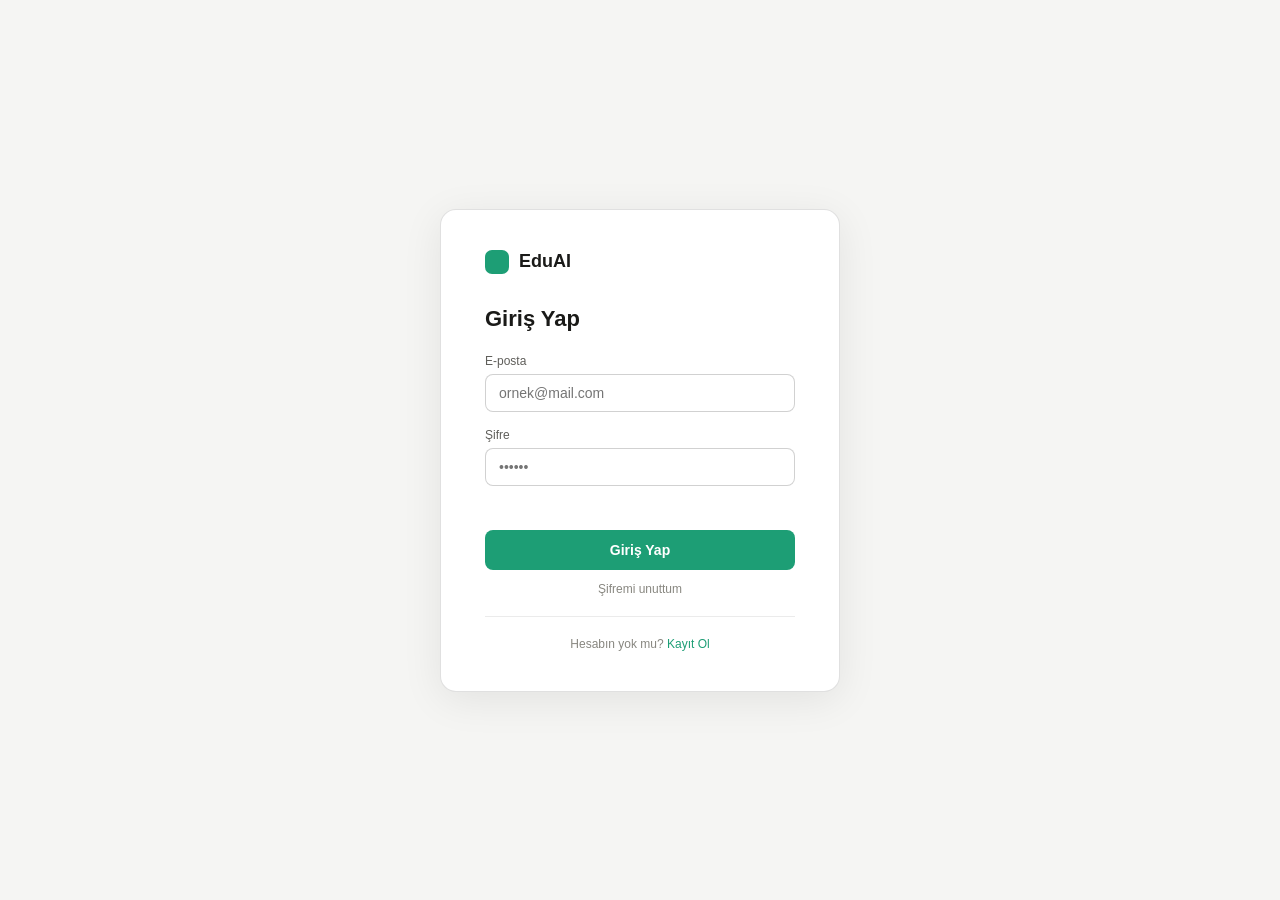
==== frontend/login.html @ 1f332083 "Front-end commit: Proje dosyaları eklendi" ====
<!DOCTYPE html>
<html lang="tr">
<head>
<meta charset="UTF-8"/>
<meta name="viewport" content="width=device-width, initial-scale=1.0"/>
<title>EduAI - Giriş</title>
<link rel="icon" type="image/svg+xml" href="data:image/svg+xml,<svg xmlns='http://www.w3.org/2000/svg' viewBox='0 0 32 32'><rect width='32' height='32' rx='7' fill='%231D9E75'/><text x='16' y='23' text-anchor='middle' font-family='system-ui,sans-serif' font-size='18' font-weight='700' fill='white'>E</text></svg>"/>
<style>
*{box-sizing:border-box;margin:0;padding:0;}
body{
  background:#f5f5f3;
  display:flex;align-items:center;justify-content:center;
  min-height:100vh;
  font-family:-apple-system,BlinkMacSystemFont,'Segoe UI',sans-serif;
}
.card{
  background:#fff;
  border:0.5px solid rgba(0,0,0,0.12);
  border-radius:16px;
  box-shadow:0 8px 40px rgba(0,0,0,0.08);
  padding:40px 44px;
  width:100%;max-width:400px;
}
.logo{
  display:flex;align-items:center;gap:10px;
  font-size:18px;font-weight:700;color:#1a1a18;
  margin-bottom:32px;
}
.logo-dot{width:24px;height:24px;border-radius:7px;background:#1D9E75;flex-shrink:0;}
.title{font-size:22px;font-weight:600;color:#1a1a18;margin-bottom:22px;}
.field{display:flex;flex-direction:column;gap:6px;margin-bottom:16px;}
.field label{font-size:12px;font-weight:500;color:#5f5e5a;}
.field input{
  border:1px solid rgba(0,0,0,0.18);border-radius:8px;
  padding:10px 13px;font-size:14px;color:#1a1a18;outline:none;
  transition:border-color 0.15s;
}
.field input:focus{border-color:#1D9E75;}
.error{font-size:12px;color:#d94f4f;min-height:18px;margin-bottom:8px;}
.btn{
  width:100%;background:#1D9E75;color:#fff;
  border:none;border-radius:8px;padding:12px;
  font-size:14px;font-weight:600;cursor:pointer;
  transition:background 0.15s;margin-top:2px;
}
.btn:hover{background:#178a63;}
.btn:disabled{background:#a0c8bb;cursor:not-allowed;}
.switch{font-size:12px;color:#888780;text-align:center;margin-top:18px;}
.switch a{color:#1D9E75;text-decoration:none;font-weight:500;}
.switch a:hover{text-decoration:underline;}
.divider{height:1px;background:rgba(0,0,0,0.08);margin:20px 0;}
</style>
</head>
<body>
<div class="card">
  <div class="logo"><div class="logo-dot"></div>EduAI</div>

  <!-- Giriş Formu -->
  <div id="panelLogin">
    <h2 class="title">Giriş Yap</h2>
    <div class="field">
      <label>E-posta</label>
      <input id="loginEmail" type="email" placeholder="ornek@mail.com" autocomplete="email"/>
    </div>
    <div class="field">
      <label>Şifre</label>
      <input id="loginPassword" type="password" placeholder="••••••" autocomplete="current-password"/>
    </div>
    <div id="loginError" class="error"></div>
    <button id="loginBtn" class="btn">Giriş Yap</button>
    <p class="switch" style="margin-top:12px;">
      <a href="#" id="goForgot" style="color:#888780;font-weight:400;">Şifremi unuttum</a>
    </p>
    <div class="divider"></div>
    <p class="switch">Hesabın yok mu? <a href="#" id="goRegister">Kayıt Ol</a></p>
  </div>

  <!-- Kayıt Formu -->
  <div id="panelRegister" style="display:none;">
    <h2 class="title">Kayıt Ol</h2>
    <div class="field">
      <label>E-posta</label>
      <input id="regEmail" type="email" placeholder="ornek@mail.com" autocomplete="email"/>
    </div>
    <div class="field">
      <label>Şifre</label>
      <input id="regPassword" type="password" placeholder="En az 6 karakter" autocomplete="new-password"/>
    </div>
    <div id="regError" class="error"></div>
    <button id="registerBtn" class="btn">Kayıt Ol</button>
    <p class="switch">Zaten hesabın var mı? <a href="#" id="goLogin">Giriş Yap</a></p>
  </div>

  <!-- Şifremi Unuttum Formu -->
  <div id="panelForgot" style="display:none;">
    <h2 class="title">Şifremi Unuttum</h2>
    <p style="font-size:13px;color:#888780;margin-bottom:20px;">Kayıtlı e-posta adresinizi girin, sıfırlama bağlantısı gönderelim.</p>
    <div class="field">
      <label>E-posta</label>
      <input id="forgotEmail" type="email" placeholder="ornek@mail.com" autocomplete="email"/>
    </div>
    <div id="forgotMsg" class="error"></div>
    <a id="forgotDemoLink" href="#" style="display:none;font-size:11px;color:#1D9E75;word-break:break-all;margin-bottom:10px;display:none;"></a>
    <button id="forgotBtn" class="btn">Sıfırlama Bağlantısı Gönder</button>
    <p class="switch" style="margin-top:16px;"><a href="#" id="goLoginFromForgot">← Giriş sayfasına dön</a></p>
  </div>
</div>

<script>
  const API_BASE = window.location.port === "8000" || window.location.port === "" ? "" : "http://127.0.0.1:8000";

  function showPanel(id) {
    ["panelLogin","panelRegister","panelForgot"].forEach(p =>
      document.getElementById(p).style.display = p === id ? "block" : "none"
    );
  }

  document.getElementById("goRegister").addEventListener("click", e => {
    e.preventDefault(); showPanel("panelRegister");
    document.getElementById("regError").innerText = "";
  });

  document.getElementById("goLogin").addEventListener("click", e => {
    e.preventDefault(); showPanel("panelLogin");
    document.getElementById("loginError").innerText = "";
  });

  document.getElementById("goForgot").addEventListener("click", e => {
    e.preventDefault(); showPanel("panelForgot");
    document.getElementById("forgotMsg").innerText = "";
    document.getElementById("forgotMsg").className = "error";
  });

  document.getElementById("goLoginFromForgot").addEventListener("click", e => {
    e.preventDefault(); showPanel("panelLogin");
    document.getElementById("loginError").innerText = "";
  });

  document.getElementById("loginBtn").addEventListener("click", async () => {
    const email    = document.getElementById("loginEmail").value.trim();
    const password = document.getElementById("loginPassword").value;
    const errEl    = document.getElementById("loginError");
    const btn      = document.getElementById("loginBtn");
    errEl.innerText = "";
    if (!email || !password) { errEl.innerText = "E-posta ve şifre zorunlu."; return; }
    btn.disabled = true; btn.innerText = "Giriş yapılıyor...";
    try {
      const res  = await fetch(`${API_BASE}/auth/login`, {
        method: "POST",
        headers: { "Content-Type": "application/x-www-form-urlencoded" },
        body: new URLSearchParams({ username: email, password })
      });
      const data = await res.json();
      if (!res.ok) { errEl.innerText = data.detail || "Giriş başarısız."; return; }
      sessionStorage.setItem("_eduai_t", data.access_token);
      window.location.replace("/");
    } catch { errEl.innerText = "Sunucuya bağlanılamadı."; }
    finally { btn.disabled = false; btn.innerText = "Giriş Yap"; }
  });

  document.getElementById("registerBtn").addEventListener("click", async () => {
    const email    = document.getElementById("regEmail").value.trim();
    const password = document.getElementById("regPassword").value;
    const errEl    = document.getElementById("regError");
    const btn      = document.getElementById("registerBtn");
    errEl.innerText = "";
    if (!email || !password) { errEl.innerText = "E-posta ve şifre zorunlu."; return; }
    btn.disabled = true; btn.innerText = "Kaydediliyor...";
    try {
      const res  = await fetch(`${API_BASE}/auth/register`, {
        method: "POST",
        headers: { "Content-Type": "application/json" },
        body: JSON.stringify({ email, password })
      });
      const data = await res.json();
      if (!res.ok) { errEl.innerText = data.detail || "Kayıt başarısız."; return; }
      sessionStorage.setItem("_eduai_t", data.access_token);
      window.location.replace("/");
    } catch { errEl.innerText = "Sunucuya bağlanılamadı."; }
    finally { btn.disabled = false; btn.innerText = "Kayıt Ol"; }
  });

  document.getElementById("forgotBtn").addEventListener("click", async () => {
    const email = document.getElementById("forgotEmail").value.trim();
    const msgEl = document.getElementById("forgotMsg");
    const btn   = document.getElementById("forgotBtn");
    msgEl.className = "error"; msgEl.innerText = ""; msgEl.style.color = "";
    const demoEl = document.getElementById("forgotDemoLink");
    demoEl.style.display = "none";
    if (!email) { msgEl.innerText = "E-posta adresinizi girin."; return; }
    btn.disabled = true; btn.innerText = "Gönderiliyor...";
    try {
      const res  = await fetch(`${API_BASE}/auth/forgot-password`, {
        method: "POST",
        headers: { "Content-Type": "application/json" },
        body: JSON.stringify({ email })
      });
      const data = await res.json();
      if (!res.ok) { msgEl.innerText = data.detail || "Bir hata oluştu."; return; }
      msgEl.style.color = "#1D9E75";
      if (data.demo && data.reset_url) {
        msgEl.innerText = "SMTP ayarlı değil. Aşağıdaki bağlantıyı kullan:";
        demoEl.href = data.reset_url;
        demoEl.innerText = data.reset_url;
        demoEl.style.display = "block";
      } else {
        msgEl.innerText = data.message || "Sıfırlama bağlantısı gönderildi.";
      }
      btn.innerText = "Gönderildi ✓";
    } catch { msgEl.style.color = ""; msgEl.innerText = "Sunucuya bağlanılamadı."; btn.disabled = false; btn.innerText = "Sıfırlama Bağlantısı Gönder"; }
  });

  // Enter tuşu
  ["loginEmail","loginPassword"].forEach(id =>
    document.getElementById(id).addEventListener("keydown", e => { if(e.key==="Enter") document.getElementById("loginBtn").click(); })
  );
  ["regEmail","regPassword"].forEach(id =>
    document.getElementById(id).addEventListener("keydown", e => { if(e.key==="Enter") document.getElementById("registerBtn").click(); })
  );
  document.getElementById("forgotEmail").addEventListener("keydown", e => {
    if (e.key === "Enter") document.getElementById("forgotBtn").click();
  });
</script>
</body>
</html>
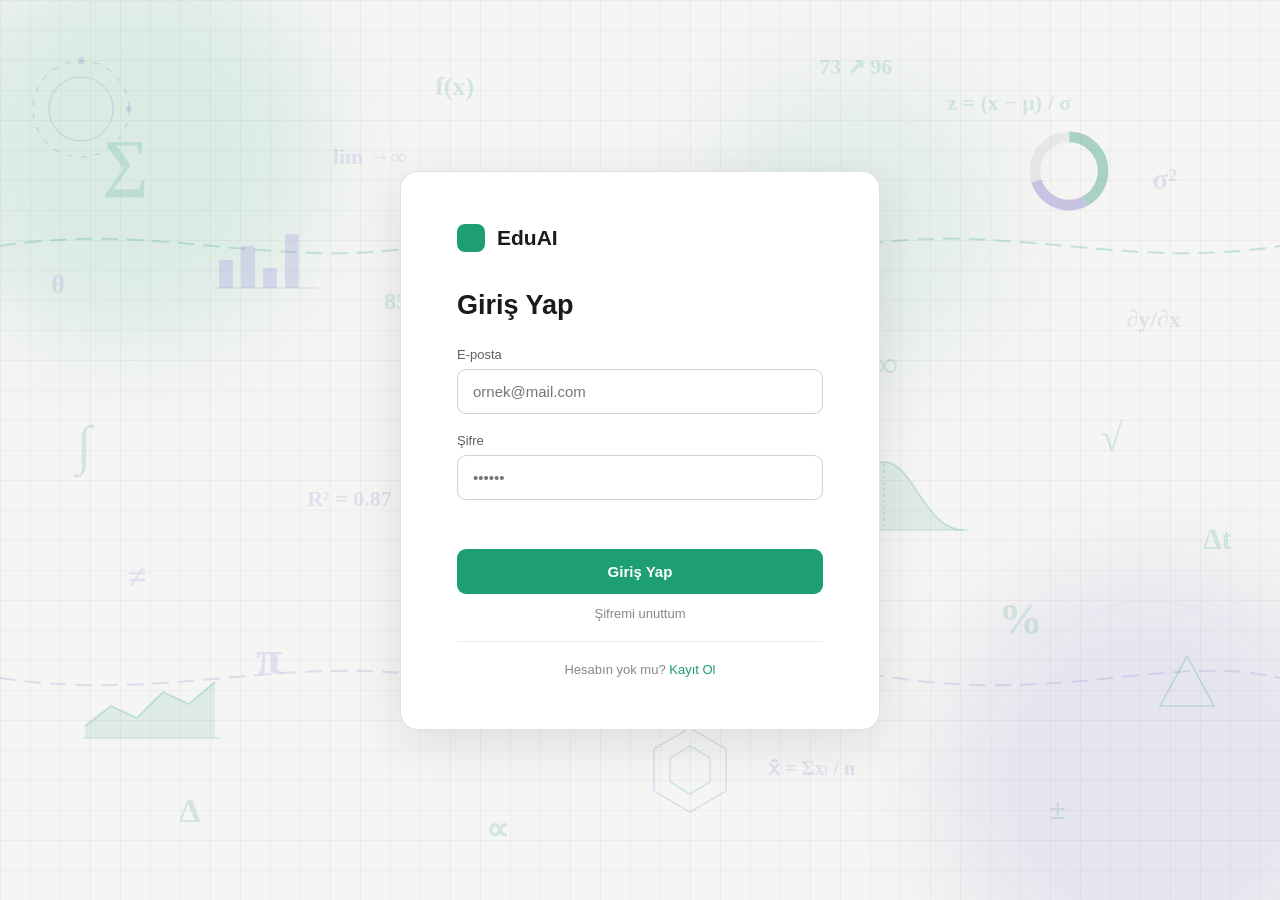
==== commit 04a2170c: "Frontend klasörü güncellendi: dosyalar ve react-island bileşeni Co-Authored-By: Claude Opus 4.8 <nor" ====
--- a/frontend/login.html
+++ b/frontend/login.html
@@ -13,45 +13,199 @@
   min-height:100vh;
   font-family:-apple-system,BlinkMacSystemFont,'Segoe UI',sans-serif;
 }
+/* Dekoratif arka plan: kayan grafik kağıdı ızgarası */
+.bg{
+  position:fixed;inset:0;z-index:0;overflow:hidden;pointer-events:none;
+  background:
+    linear-gradient(rgba(0,0,0,0.035) 1px, transparent 1px) 0 0/30px 30px,
+    linear-gradient(90deg, rgba(0,0,0,0.035) 1px, transparent 1px) 0 0/30px 30px;
+  animation:gridDrift 24s linear infinite;
+}
+@keyframes gridDrift{from{background-position:0 0,0 0;}to{background-position:30px 30px,30px 30px;}}
+/* Yavaşça süzülen renkli ışık blobları */
+.blob{position:absolute;border-radius:50%;filter:blur(48px);opacity:0.55;animation:drift 22s ease-in-out infinite;}
+.blob.b1{width:380px;height:380px;left:-60px;top:-40px;background:rgba(29,158,117,0.22);}
+.blob.b2{width:420px;height:420px;right:-80px;bottom:-90px;background:rgba(124,114,214,0.22);animation-delay:-7s;}
+.blob.b3{width:300px;height:300px;left:55%;top:8%;background:rgba(29,158,117,0.14);animation-delay:-13s;}
+@keyframes drift{
+  0%,100%{transform:translate(0,0) scale(1);}
+  33%{transform:translate(40px,30px) scale(1.08);}
+  66%{transform:translate(-30px,20px) scale(0.95);}
+}
+/* "Akan" veri çizgisi — stroke ile soldan sağa çizilir */
+.flow{position:absolute;left:0;width:100%;}
+.flow path{fill:none;stroke-width:2;stroke-linecap:round;stroke-dasharray:14 10;animation:flow 3.5s linear infinite;}
+.flow .l1{stroke:rgba(29,158,117,0.22);}
+.flow .l2{stroke:rgba(124,114,214,0.20);}
+@keyframes flow{to{stroke-dashoffset:-48;}}
+/* Yavaş dönen geometrik şekiller */
+.bg svg.spin{animation:spin 40s linear infinite;}
+.bg svg.spin.rev{animation-direction:reverse;animation-duration:55s;}
+@keyframes spin{to{transform:rotate(360deg);}}
+.bg span{
+  position:absolute;white-space:nowrap;user-select:none;font-weight:600;
+  font-family:'Cambria Math','Georgia',serif;
+  color:rgba(29,158,117,0.16);
+  animation:floaty 16s ease-in-out infinite;
+}
+.bg span.p{color:rgba(124,114,214,0.16);}
+.bg svg{position:absolute;overflow:visible;animation:floaty 20s ease-in-out infinite;}
+.bg .g{stroke:rgba(29,158,117,0.22);fill:none;}
+.bg .gp{stroke:rgba(124,114,214,0.22);fill:none;}
+.bg .gf{fill:rgba(29,158,117,0.10);}
+.bg .gd{fill:rgba(124,114,214,0.20);}
+@keyframes floaty{
+  0%,100%{transform:translateY(0) rotate(var(--r,0deg));}
+  50%{transform:translateY(-20px) rotate(var(--r,0deg));}
+}
+@media (prefers-reduced-motion: reduce){
+  .bg,.bg span,.bg svg,.bg svg.spin,.blob,.flow path{animation:none;}
+}
 .card{
+  position:relative;z-index:1;
   background:#fff;
   border:0.5px solid rgba(0,0,0,0.12);
-  border-radius:16px;
-  box-shadow:0 8px 40px rgba(0,0,0,0.08);
-  padding:40px 44px;
-  width:100%;max-width:400px;
+  border-radius:18px;
+  box-shadow:0 12px 50px rgba(0,0,0,0.10);
+  padding:52px 56px;
+  width:100%;max-width:480px;
 }
 .logo{
-  display:flex;align-items:center;gap:10px;
-  font-size:18px;font-weight:700;color:#1a1a18;
-  margin-bottom:32px;
-}
-.logo-dot{width:24px;height:24px;border-radius:7px;background:#1D9E75;flex-shrink:0;}
-.title{font-size:22px;font-weight:600;color:#1a1a18;margin-bottom:22px;}
-.field{display:flex;flex-direction:column;gap:6px;margin-bottom:16px;}
-.field label{font-size:12px;font-weight:500;color:#5f5e5a;}
+  display:flex;align-items:center;gap:12px;
+  font-size:21px;font-weight:700;color:#1a1a18;
+  margin-bottom:38px;
+}
+.logo-dot{width:28px;height:28px;border-radius:8px;background:#1D9E75;flex-shrink:0;}
+.title{font-size:27px;font-weight:600;color:#1a1a18;margin-bottom:26px;}
+.field{display:flex;flex-direction:column;gap:7px;margin-bottom:19px;}
+.field label{font-size:13px;font-weight:500;color:#5f5e5a;}
 .field input{
-  border:1px solid rgba(0,0,0,0.18);border-radius:8px;
-  padding:10px 13px;font-size:14px;color:#1a1a18;outline:none;
+  border:1px solid rgba(0,0,0,0.18);border-radius:9px;
+  padding:13px 15px;font-size:15px;color:#1a1a18;outline:none;
   transition:border-color 0.15s;
 }
 .field input:focus{border-color:#1D9E75;}
-.error{font-size:12px;color:#d94f4f;min-height:18px;margin-bottom:8px;}
+.error{font-size:13px;color:#d94f4f;min-height:19px;margin-bottom:9px;}
 .btn{
   width:100%;background:#1D9E75;color:#fff;
-  border:none;border-radius:8px;padding:12px;
-  font-size:14px;font-weight:600;cursor:pointer;
+  border:none;border-radius:9px;padding:14px;
+  font-size:15px;font-weight:600;cursor:pointer;
   transition:background 0.15s;margin-top:2px;
 }
 .btn:hover{background:#178a63;}
 .btn:disabled{background:#a0c8bb;cursor:not-allowed;}
-.switch{font-size:12px;color:#888780;text-align:center;margin-top:18px;}
+.switch{font-size:13px;color:#888780;text-align:center;margin-top:20px;}
 .switch a{color:#1D9E75;text-decoration:none;font-weight:500;}
 .switch a:hover{text-decoration:underline;}
 .divider{height:1px;background:rgba(0,0,0,0.08);margin:20px 0;}
 </style>
 </head>
 <body>
+<!-- Dekoratif matematik/istatistik arka planı (uygulamanın z-skor & ortalama temasına gönderme) -->
+<div class="bg" aria-hidden="true">
+  <div class="blob b1"></div>
+  <div class="blob b2"></div>
+  <div class="blob b3"></div>
+
+  <!-- Akan veri çizgileri -->
+  <svg class="flow" style="top:24%;" height="60" viewBox="0 0 1200 60" preserveAspectRatio="none">
+    <path class="l1" d="M0,30 C150,5 250,55 400,30 C550,5 650,55 800,30 C950,5 1050,55 1200,30"/>
+  </svg>
+  <svg class="flow" style="top:72%;" height="60" viewBox="0 0 1200 60" preserveAspectRatio="none">
+    <path class="l2" d="M0,30 C160,55 260,5 420,30 C580,55 680,5 840,30 C1000,55 1100,5 1200,30"/>
+  </svg>
+
+  <span style="left:8%;top:14%;font-size:64px;--r:-8deg;animation-delay:0s;">∑</span>
+  <span style="left:74%;top:10%;font-size:22px;--r:6deg;animation-delay:1.2s;">z = (x − μ) / σ</span>
+  <span class="p" style="left:20%;top:70%;font-size:48px;--r:10deg;animation-delay:2.4s;">π</span>
+  <span style="left:86%;top:46%;font-size:40px;--r:-6deg;animation-delay:3.1s;">√</span>
+  <span class="p" style="left:60%;top:84%;font-size:20px;--r:-4deg;animation-delay:0.7s;">x̄ = Σxᵢ / n</span>
+  <span style="left:6%;top:46%;font-size:54px;--r:7deg;animation-delay:4s;">∫</span>
+  <span class="p" style="left:90%;top:18%;font-size:30px;--r:-10deg;animation-delay:2s;">σ²</span>
+  <span style="left:34%;top:8%;font-size:26px;--r:5deg;animation-delay:5.2s;">f(x)</span>
+  <span style="left:14%;top:88%;font-size:34px;--r:-7deg;animation-delay:1.8s;">Δ</span>
+  <span class="p" style="left:46%;top:50%;font-size:30px;--r:8deg;animation-delay:3.6s;">≈ 0.92</span>
+  <span style="left:78%;top:66%;font-size:44px;--r:-5deg;animation-delay:2.8s;">%</span>
+  <span style="left:30%;top:32%;font-size:24px;--r:4deg;animation-delay:6s;">85 · 78 · 92</span>
+  <span style="left:54%;top:22%;font-size:30px;--r:-9deg;animation-delay:7s;">μ ± σ</span>
+  <span class="p" style="left:24%;top:54%;font-size:22px;--r:6deg;animation-delay:4.6s;">R² = 0.87</span>
+  <span style="left:68%;top:38%;font-size:38px;--r:-3deg;animation-delay:5.8s;">∞</span>
+  <span class="p" style="left:4%;top:30%;font-size:26px;--r:9deg;animation-delay:2.2s;">θ</span>
+  <span style="left:48%;top:72%;font-size:28px;--r:-6deg;animation-delay:6.6s;">P(x) →</span>
+  <span class="p" style="left:88%;top:34%;font-size:24px;--r:5deg;animation-delay:3.3s;">∂y/∂x</span>
+  <span style="left:38%;top:90%;font-size:32px;--r:-8deg;animation-delay:1.4s;">∝</span>
+  <span style="left:64%;top:6%;font-size:22px;--r:7deg;animation-delay:8s;">73 ↗ 96</span>
+  <span class="p" style="left:10%;top:62%;font-size:34px;--r:-4deg;animation-delay:4.2s;">≠</span>
+  <span style="left:94%;top:58%;font-size:30px;--r:8deg;animation-delay:5.5s;">∆t</span>
+
+  <!-- Normal dağılım eğrisi (z-skor temasının kalbi) -->
+  <svg width="180" height="90" viewBox="0 0 180 90" style="left:62%;top:50%;--r:-4deg;animation-delay:1s;">
+    <line class="g" x1="6" y1="80" x2="174" y2="80" stroke-width="1.2"/>
+    <path class="gf" d="M10,80 C50,80 60,12 90,12 C120,12 130,80 170,80 Z"/>
+    <path class="g" d="M10,80 C50,80 60,12 90,12 C120,12 130,80 170,80" stroke-width="1.6"/>
+    <line class="g" x1="90" y1="14" x2="90" y2="80" stroke-width="1" stroke-dasharray="3 3"/>
+  </svg>
+
+  <!-- Mini bar grafik -->
+  <svg width="120" height="80" viewBox="0 0 120 80" style="left:16%;top:24%;--r:5deg;animation-delay:3.5s;">
+    <line class="gp" x1="8" y1="72" x2="112" y2="72" stroke-width="1.2"/>
+    <rect class="gd" x="14" y="44" width="14" height="28" rx="2"/>
+    <rect class="gd" x="36" y="30" width="14" height="42" rx="2"/>
+    <rect class="gd" x="58" y="52" width="14" height="20" rx="2"/>
+    <rect class="gd" x="80" y="18" width="14" height="54" rx="2"/>
+  </svg>
+
+  <!-- Scatter / regresyon noktaları -->
+  <svg width="130" height="100" viewBox="0 0 130 100" style="left:40%;top:60%;--r:6deg;animation-delay:6.2s;">
+    <line class="g" x1="10" y1="90" x2="120" y2="90" stroke-width="1.2"/>
+    <line class="g" x1="10" y1="10" x2="10" y2="90" stroke-width="1.2"/>
+    <line class="gp" x1="14" y1="82" x2="116" y2="22" stroke-width="1.4" stroke-dasharray="4 3"/>
+    <circle class="gd" cx="26" cy="78" r="3"/>
+    <circle class="gd" cx="44" cy="66" r="3"/>
+    <circle class="gd" cx="58" cy="58" r="3"/>
+    <circle class="gd" cx="74" cy="44" r="3"/>
+    <circle class="gd" cx="92" cy="36" r="3"/>
+    <circle class="gd" cx="108" cy="26" r="3"/>
+  </svg>
+
+  <!-- Donut / pasta grafik -->
+  <svg class="spin" width="90" height="90" viewBox="0 0 42 42" style="left:80%;top:14%;animation-delay:0s;">
+    <circle cx="21" cy="21" r="15.9" fill="none" stroke="rgba(0,0,0,0.05)" stroke-width="5"/>
+    <circle cx="21" cy="21" r="15.9" fill="none" stroke="rgba(29,158,117,0.30)" stroke-width="5" stroke-dasharray="42 58" stroke-dashoffset="25"/>
+    <circle cx="21" cy="21" r="15.9" fill="none" stroke="rgba(124,114,214,0.30)" stroke-width="5" stroke-dasharray="28 72" stroke-dashoffset="-17"/>
+  </svg>
+
+  <!-- Alanlı çizgi grafik -->
+  <svg width="150" height="80" viewBox="0 0 150 80" style="left:6%;top:74%;--r:3deg;animation-delay:2.6s;">
+    <line class="g" x1="6" y1="72" x2="144" y2="72" stroke-width="1.2"/>
+    <path class="gf" d="M8,60 L34,40 L60,52 L86,26 L112,38 L138,16 L138,72 L8,72 Z"/>
+    <path class="g" d="M8,60 L34,40 L60,52 L86,26 L112,38 L138,16" stroke-width="1.8"/>
+  </svg>
+
+  <!-- Altıgen ağ (hexagon outline) -->
+  <svg class="spin rev" width="100" height="100" viewBox="0 0 100 100" style="left:50%;top:80%;animation-delay:-10s;">
+    <polygon class="gp" points="50,8 86,29 86,71 50,92 14,71 14,29" stroke-width="1.4"/>
+    <polygon class="g" points="50,26 70,38 70,62 50,74 30,62 30,38" stroke-width="1.2"/>
+  </svg>
+
+  <!-- Eş merkezli halkalar -->
+  <svg class="spin" width="110" height="110" viewBox="0 0 110 110" style="left:2%;top:6%;animation-delay:-20s;">
+    <circle class="g" cx="55" cy="55" r="48" stroke-width="1.2" stroke-dasharray="6 8"/>
+    <circle class="gp" cx="55" cy="55" r="32" stroke-width="1.2"/>
+    <circle class="gd" cx="55" cy="7" r="3.5"/>
+    <circle class="gd" cx="103" cy="55" r="3"/>
+  </svg>
+
+  <!-- Üçgen -->
+  <svg class="spin rev" width="70" height="70" viewBox="0 0 70 70" style="left:90%;top:72%;animation-delay:-30s;">
+    <polygon class="g" points="35,8 62,58 8,58" stroke-width="1.6"/>
+  </svg>
+
+  <span style="left:58%;top:64%;font-size:24px;--r:5deg;animation-delay:9s;">∇</span>
+  <span class="p" style="left:26%;top:16%;font-size:22px;--r:-6deg;animation-delay:10s;">lim →∞</span>
+  <span style="left:82%;top:88%;font-size:30px;--r:7deg;animation-delay:8.5s;">±</span>
+  <span class="p" style="left:44%;top:38%;font-size:26px;--r:-5deg;animation-delay:11s;">Σ/n</span>
+</div>
 <div class="card">
   <div class="logo"><div class="logo-dot"></div>EduAI</div>
 
@@ -82,6 +236,11 @@
       <label>E-posta</label>
       <input id="regEmail" type="email" placeholder="ornek@mail.com" autocomplete="email"/>
     </div>
+    <button id="sendRegCodeBtn" class="btn" style="background:#fff;color:#1D9E75;border:1px solid #9fe1cb;margin-bottom:16px;">📧 E-postama doğrulama kodu gönder</button>
+    <div class="field">
+      <label>Doğrulama Kodu</label>
+      <input id="regCode" type="text" inputmode="numeric" maxlength="6" placeholder="E-postana gelen 6 haneli kod" style="letter-spacing:3px;"/>
+    </div>
     <div class="field">
       <label>Şifre</label>
       <input id="regPassword" type="password" placeholder="En az 6 karakter" autocomplete="new-password"/>
@@ -94,14 +253,13 @@
   <!-- Şifremi Unuttum Formu -->
   <div id="panelForgot" style="display:none;">
     <h2 class="title">Şifremi Unuttum</h2>
-    <p style="font-size:13px;color:#888780;margin-bottom:20px;">Kayıtlı e-posta adresinizi girin, sıfırlama bağlantısı gönderelim.</p>
+    <p style="font-size:13px;color:#888780;margin-bottom:20px;">Kayıtlı e-posta adresinizi girin, ardından yeni şifrenizi belirleyin.</p>
     <div class="field">
       <label>E-posta</label>
       <input id="forgotEmail" type="email" placeholder="ornek@mail.com" autocomplete="email"/>
     </div>
     <div id="forgotMsg" class="error"></div>
-    <a id="forgotDemoLink" href="#" style="display:none;font-size:11px;color:#1D9E75;word-break:break-all;margin-bottom:10px;display:none;"></a>
-    <button id="forgotBtn" class="btn">Sıfırlama Bağlantısı Gönder</button>
+    <button id="forgotBtn" class="btn">Devam Et</button>
     <p class="switch" style="margin-top:16px;"><a href="#" id="goLoginFromForgot">← Giriş sayfasına dön</a></p>
   </div>
 </div>
@@ -158,19 +316,43 @@
     finally { btn.disabled = false; btn.innerText = "Giriş Yap"; }
   });
 
+  document.getElementById("sendRegCodeBtn").addEventListener("click", async () => {
+    const email = document.getElementById("regEmail").value.trim();
+    const errEl = document.getElementById("regError");
+    const btn   = document.getElementById("sendRegCodeBtn");
+    errEl.style.color = ""; errEl.innerText = "";
+    if (!email) { errEl.innerText = "Önce e-posta adresini girin."; return; }
+    btn.disabled = true; btn.innerText = "Gönderiliyor...";
+    try {
+      const res  = await fetch(`${API_BASE}/auth/request-register-code`, {
+        method: "POST",
+        headers: { "Content-Type": "application/json" },
+        body: JSON.stringify({ email })
+      });
+      const data = await res.json().catch(() => ({}));
+      if (!res.ok) { errEl.innerText = data.detail || "Kod gönderilemedi."; return; }
+      errEl.style.color = "#1D9E75";
+      errEl.innerText = "Kod e-postana gönderildi (5 dk geçerli).";
+      document.getElementById("regCode").focus();
+    } catch { errEl.innerText = "Sunucuya bağlanılamadı."; }
+    finally { btn.disabled = false; btn.innerText = "📧 E-postama doğrulama kodu gönder"; }
+  });
+
   document.getElementById("registerBtn").addEventListener("click", async () => {
     const email    = document.getElementById("regEmail").value.trim();
+    const code     = document.getElementById("regCode").value.trim();
     const password = document.getElementById("regPassword").value;
     const errEl    = document.getElementById("regError");
     const btn      = document.getElementById("registerBtn");
-    errEl.innerText = "";
+    errEl.style.color = ""; errEl.innerText = "";
     if (!email || !password) { errEl.innerText = "E-posta ve şifre zorunlu."; return; }
+    if (!code) { errEl.innerText = "Önce e-postana gelen kodu girin."; return; }
     btn.disabled = true; btn.innerText = "Kaydediliyor...";
     try {
       const res  = await fetch(`${API_BASE}/auth/register`, {
         method: "POST",
         headers: { "Content-Type": "application/json" },
-        body: JSON.stringify({ email, password })
+        body: JSON.stringify({ email, password, code })
       });
       const data = await res.json();
       if (!res.ok) { errEl.innerText = data.detail || "Kayıt başarısız."; return; }
@@ -185,29 +367,22 @@
     const msgEl = document.getElementById("forgotMsg");
     const btn   = document.getElementById("forgotBtn");
     msgEl.className = "error"; msgEl.innerText = ""; msgEl.style.color = "";
-    const demoEl = document.getElementById("forgotDemoLink");
-    demoEl.style.display = "none";
     if (!email) { msgEl.innerText = "E-posta adresinizi girin."; return; }
-    btn.disabled = true; btn.innerText = "Gönderiliyor...";
+    btn.disabled = true; btn.innerText = "Kontrol ediliyor...";
     try {
-      const res  = await fetch(`${API_BASE}/auth/forgot-password`, {
+      const res  = await fetch(`${API_BASE}/auth/check-email`, {
         method: "POST",
         headers: { "Content-Type": "application/json" },
         body: JSON.stringify({ email })
       });
       const data = await res.json();
-      if (!res.ok) { msgEl.innerText = data.detail || "Bir hata oluştu."; return; }
-      msgEl.style.color = "#1D9E75";
-      if (data.demo && data.reset_url) {
-        msgEl.innerText = "SMTP ayarlı değil. Aşağıdaki bağlantıyı kullan:";
-        demoEl.href = data.reset_url;
-        demoEl.innerText = data.reset_url;
-        demoEl.style.display = "block";
-      } else {
-        msgEl.innerText = data.message || "Sıfırlama bağlantısı gönderildi.";
+      if (!res.ok) { msgEl.innerText = data.detail || "Bir hata oluştu."; btn.disabled = false; btn.innerText = "Devam Et"; return; }
+      if (!data.exists) {
+        msgEl.innerText = "Bu e-posta ile kayıtlı bir hesap bulunamadı.";
+        btn.disabled = false; btn.innerText = "Devam Et"; return;
       }
-      btn.innerText = "Gönderildi ✓";
-    } catch { msgEl.style.color = ""; msgEl.innerText = "Sunucuya bağlanılamadı."; btn.disabled = false; btn.innerText = "Sıfırlama Bağlantısı Gönder"; }
+      window.location.href = `/reset?email=${encodeURIComponent(email)}`;
+    } catch { msgEl.innerText = "Sunucuya bağlanılamadı."; btn.disabled = false; btn.innerText = "Devam Et"; }
   });
 
   // Enter tuşu
